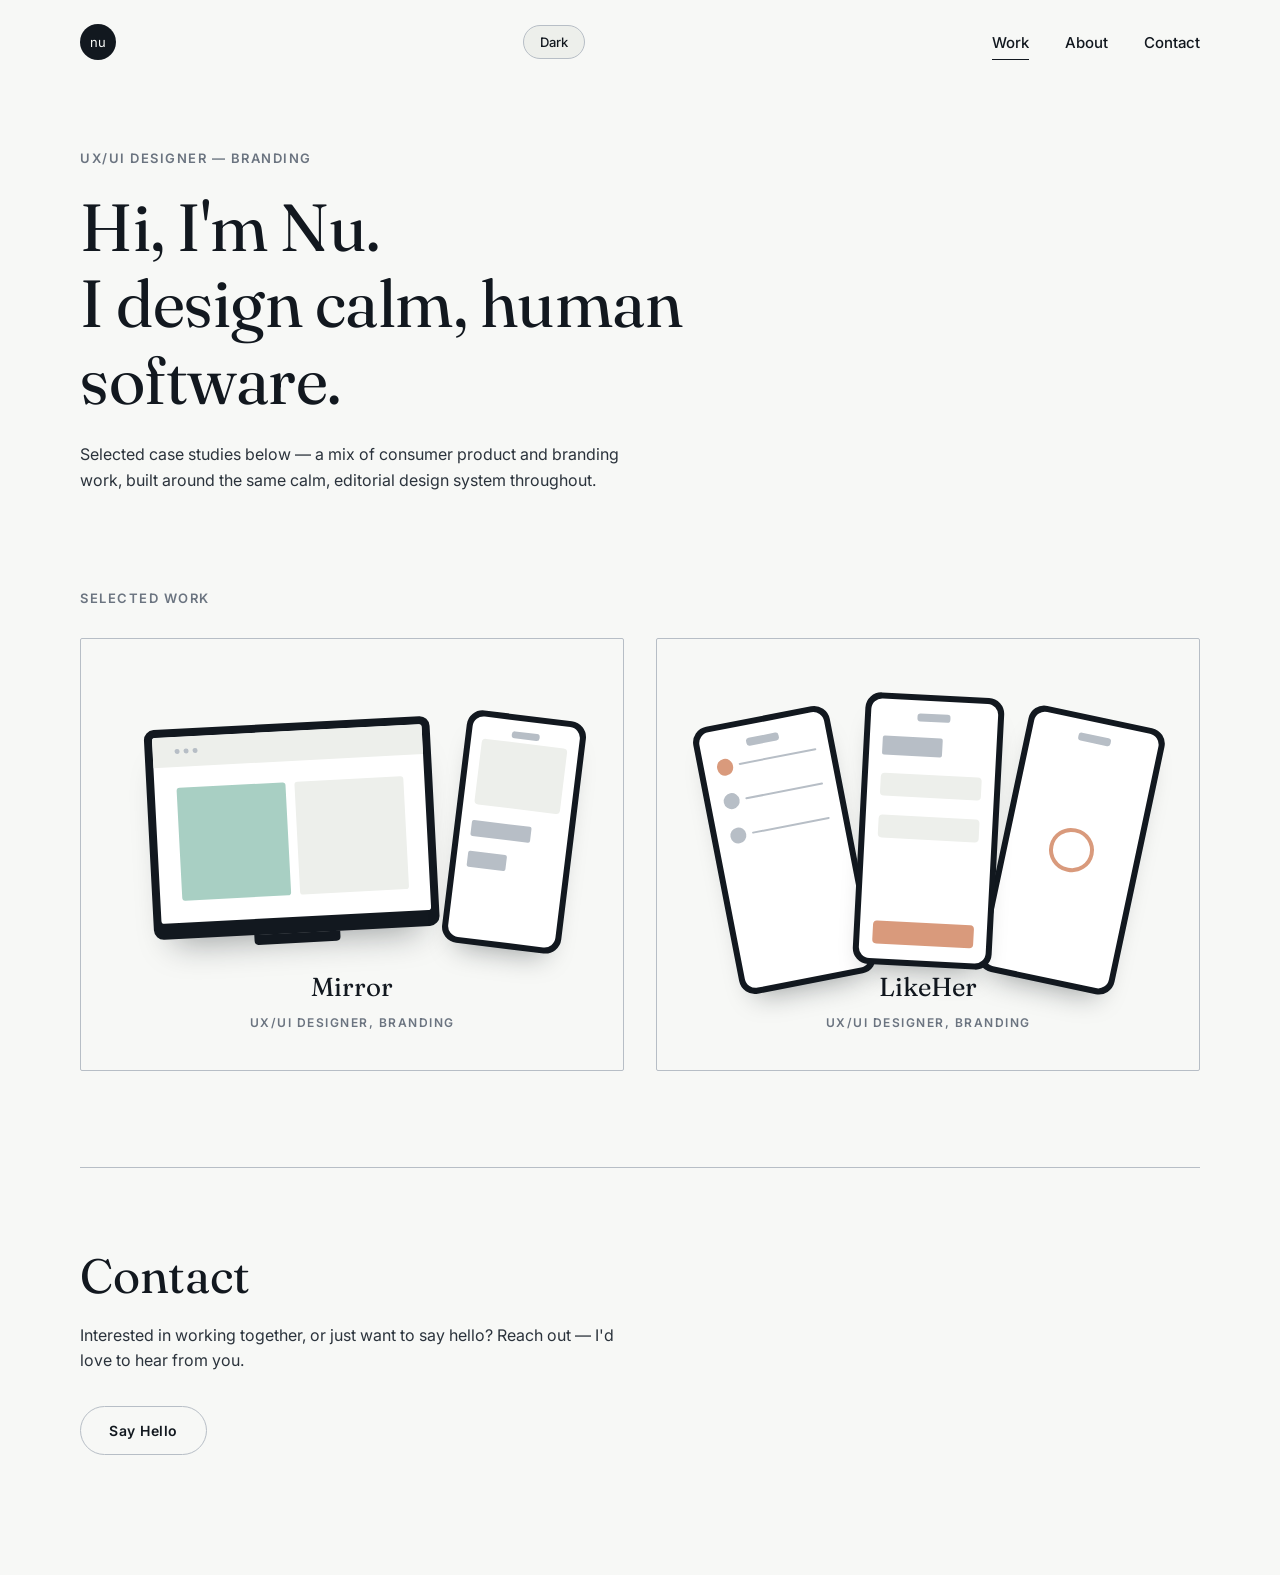
==== index.html @ c60b7120 "Initial commit: UX portfolio site (home, about, case study) Assembles the homepage, about page, and " ====
<!doctype html>
<html lang="en">
<head>
<meta charset="utf-8">
<meta name="viewport" content="width=device-width,initial-scale=1">
<title>Nu — UX/UI Designer</title>
<link rel="preconnect" href="https://fonts.googleapis.com">
<link rel="preconnect" href="https://fonts.gstatic.com" crossorigin>
<link href="https://fonts.googleapis.com/css2?family=Fraunces:ital,opsz,wght@0,9..144,400;0,9..144,500;1,9..144,400&family=Inter:wght@400;500;600;700&display=swap" rel="stylesheet">
<style>
  :root {
    color-scheme: light;
    --color-bg-base: #F7F8F6;
    --color-bg-muted: #EDEFEB;
    --color-white: #FFFFFF;
    --color-ink-900: #12181F;
    --color-ink-700: #2B333C;
    --color-ink-500: #6B7480;
    --color-ink-300: #B7BEC6;
    --color-accent-terracotta: #D99A7C;
    --color-accent-seafoam: #A8CFC3;
    --font-display: 'Fraunces', Georgia, serif;
    --font-sans: 'Inter', -apple-system, BlinkMacSystemFont, sans-serif;
  }
  @media (prefers-color-scheme: dark) {
    :root:not([data-theme="light"]) {
      --color-bg-base: #12181F;
      --color-bg-muted: #1B222B;
      --color-ink-900: #F7F8F6;
      --color-ink-700: #DADFE3;
      --color-ink-500: #9AA3AD;
      --color-ink-300: #3A424C;
      --color-white: #12181F;
      /* --color-accent-terracotta / --color-accent-seafoam intentionally unchanged */
    }
  }
  :root[data-theme="dark"] {
    --color-bg-base: #12181F;
    --color-bg-muted: #1B222B;
    --color-ink-900: #F7F8F6;
    --color-ink-700: #DADFE3;
    --color-ink-500: #9AA3AD;
    --color-ink-300: #3A424C;
    --color-white: #12181F;
  }
  * { box-sizing: border-box; }
  body { margin: 0; background: var(--color-bg-base); color: var(--color-ink-700); font-family: var(--font-sans); -webkit-font-smoothing: antialiased; }
  img { max-width: 100%; }

  /* ---------- §6 Navigation (approved) ---------- */
  .site-nav { position: sticky; top: 0; z-index: 50; background: var(--color-bg-base); }
  .nav-inner { max-width: 1280px; margin: 0 auto; padding: 20px 24px; display: grid; grid-template-columns: auto 1fr auto; align-items: center; gap: 24px; }
  @media (min-width: 640px) { .nav-inner { padding: 24px 80px; } }
  .logo-badge { flex: none; width: 36px; height: 36px; border-radius: 50%; background: var(--color-ink-900); display: flex; align-items: center; justify-content: center; text-decoration: none; user-select: none; }
  .logo-badge span { font-family: var(--font-sans); font-weight: 400; font-size: 13px; line-height: 1; color: var(--color-bg-base); }
  .logo-badge:focus-visible { outline: 2px solid var(--color-accent-terracotta); outline-offset: 3px; }
  .nav-links { display: flex; align-items: center; gap: 36px; margin: 0; padding: 0; list-style: none; }
  .nav-links a { position: relative; font-family: var(--font-sans); font-weight: 500; font-size: 0.9375rem; color: var(--color-ink-900); text-decoration: none; padding-bottom: 8px; }
  .nav-links a::after { content: ""; position: absolute; left: 0; right: 0; bottom: 0; height: 1px; background: var(--color-ink-900); opacity: 0; transform: scaleX(0.4); transform-origin: left; transition: opacity .15s ease, transform .15s ease; }
  .nav-links a:hover::after { opacity: .45; transform: scaleX(1); }
  .nav-links a.is-active::after { opacity: 1; transform: scaleX(1); }
  .nav-links a:focus-visible { outline: none; }
  .nav-links a:focus-visible::after { opacity: 1; transform: scaleX(1); background: var(--color-accent-terracotta); height: 2px; }

  main { max-width: 1280px; margin: 0 auto; padding: 0 24px; }
  @media (min-width: 640px) { main { padding: 0 80px; } }

  /* ---------- Hero intro (approved Nav-component content block) ---------- */
  .page-hero { padding: 64px 0 96px; }
  .page-hero .eyebrow { font-family: var(--font-sans); font-weight: 600; font-size: 0.8125rem; letter-spacing: 1.5px; text-transform: uppercase; color: var(--color-ink-500); margin: 0 0 20px; }
  .page-hero h1 { font-family: var(--font-display); font-weight: 400; font-size: clamp(2.25rem, 1.6rem + 3.2vw, 4.5rem); letter-spacing: -0.5px; line-height: 1.15; color: var(--color-ink-900); margin: 0 0 24px; max-width: 16ch; text-wrap: balance; }
  .page-hero p { font-size: 1rem; line-height: 1.6; color: var(--color-ink-700); max-width: 34rem; margin: 0; }

  /* ---------- §6 Buttons (approved) ---------- */
  .btn-ghost { display: inline-flex; align-items: center; justify-content: center; border: 1px solid var(--color-ink-300); background: transparent; color: var(--color-ink-900); font-family: var(--font-sans); font-weight: 600; font-size: 0.875rem; letter-spacing: 0.5px; padding: 15px 28px; border-radius: 999px; text-decoration: none; cursor: pointer; transition: background-color .18s ease, color .18s ease, border-color .18s ease; }
  .btn-ghost:hover { background: var(--color-ink-900); color: var(--color-bg-base); border-color: var(--color-ink-900); }
  .btn-ghost:focus-visible { outline: 2px solid var(--color-accent-terracotta); outline-offset: 3px; }

  /* ---------- Selected work section ---------- */
  .section-label { font-family: var(--font-sans); font-weight: 600; font-size: 0.8125rem; letter-spacing: 1.5px; text-transform: uppercase; color: var(--color-ink-500); margin: 0 0 8px; }

  /* ---------- §6 Project card (approved) ---------- */
  .card-grid { display: grid; grid-template-columns: repeat(auto-fit, minmax(320px, 1fr)); gap: 32px; margin: 32px 0 96px; }
  .project-card { display: flex; flex-direction: column; align-items: center; border: 1px solid var(--color-ink-300); border-radius: 2px; padding: 56px 40px 40px; text-decoration: none; color: inherit; transition: transform .2s ease, box-shadow .2s ease, border-color .2s ease; }
  .project-card:hover { transform: translateY(-4px); border-color: var(--color-ink-900); box-shadow: 0 20px 36px -22px rgba(18, 24, 31, 0.35); }
  .project-card:focus-visible { outline: 2px solid var(--color-accent-terracotta); outline-offset: 4px; }
  .card-mockup-area { position: relative; width: 100%; height: 240px; margin-bottom: 36px; }
  .card-device-monitor { position: absolute; left: 6%; top: 12%; width: 62%; transform: rotate(-3deg); z-index: 1; }
  .card-monitor-screen { background: var(--color-ink-900); border-radius: 10px; padding: 8px 8px 16px; box-shadow: 0 24px 34px -20px rgba(18, 24, 31, 0.4); }
  .card-monitor-stand { width: 30%; height: 10px; margin: 0 auto; background: var(--color-ink-900); border-radius: 0 0 4px 4px; }
  .card-monitor-inner { background: var(--color-white); border-radius: 3px; aspect-ratio: 16/11; overflow: hidden; display: flex; flex-direction: column; }
  .card-monitor-nav { height: 16%; background: var(--color-bg-muted); display: flex; align-items: center; gap: 4px; padding: 0 8%; flex: none; }
  .card-monitor-nav span { width: 5px; height: 5px; border-radius: 50%; background: var(--color-ink-300); }
  .card-monitor-content { flex: 1; display: flex; gap: 4%; padding: 8%; }
  .card-monitor-block { flex: 1; border-radius: 3px; }
  .card-device-phone-overlap { position: absolute; right: 2%; bottom: -6%; width: 26%; transform: rotate(7deg); z-index: 2; }
  .card-device-phone-fan { position: absolute; width: 30%; top: 8%; }
  .card-device-phone-fan.fan-1 { left: 4%; transform: rotate(-11deg); z-index: 1; }
  .card-device-phone-fan.fan-2 { left: 35%; top: 0; transform: rotate(3deg); z-index: 3; }
  .card-device-phone-fan.fan-3 { left: 66%; transform: rotate(12deg); z-index: 2; }
  .card-phone-frame { background: var(--color-ink-900); border-radius: 16px; padding: 6px; box-shadow: 0 18px 28px -16px rgba(18, 24, 31, 0.4); }
  .card-phone-screen { background: var(--color-white); border-radius: 11px; aspect-ratio: 9/18.5; position: relative; overflow: hidden; padding: 12% 10%; display: flex; flex-direction: column; gap: 8%; }
  .card-phone-notch { position: absolute; top: 5%; left: 50%; transform: translateX(-50%); width: 26%; height: 3%; border-radius: 3px; background: var(--color-ink-300); }
  .card-row-dot { display: flex; align-items: center; gap: 6%; }
  .card-row-dot .dot { width: 16%; aspect-ratio: 1; border-radius: 50%; flex: none; }
  .card-row-dot .line { height: 12%; border-radius: 2px; flex: 1; }
  .card-phone-line { height: 8%; border-radius: 2px; }
  .card-phone-fill { border-radius: 4px; flex: none; }
  .card-phone-ring { width: 44%; aspect-ratio: 1; border-radius: 50%; border: 4px solid var(--color-accent-terracotta); margin: auto; }
  .card-title { font-family: var(--font-display); font-weight: 400; font-size: 1.625rem; color: var(--color-ink-900); margin: 0 0 12px; text-align: center; }
  .card-role { font-family: var(--font-sans); font-weight: 600; font-size: 0.75rem; letter-spacing: 1.5px; text-transform: uppercase; color: var(--color-ink-500); margin: 0; text-align: center; }

  /* ---------- Contact section (approved Nav-component placeholder, real copy) ---------- */
  .contact-section { padding: 0 0 120px; border-top: 1px solid var(--color-ink-300); padding-top: 80px; }
  .contact-section h2 { font-family: var(--font-display); font-weight: 400; font-size: clamp(1.75rem, 1.4rem + 2vw, 3rem); letter-spacing: -0.25px; line-height: 1.15; color: var(--color-ink-900); margin: 0 0 20px; }
  .contact-section p { font-size: 1rem; line-height: 1.6; color: var(--color-ink-700); max-width: 34rem; margin: 0 0 32px; }

  /* ---------- Theme toggle (approved — appears on every §6 component artifact) ---------- */
  .theme-toggle { justify-self: center; font-family: var(--font-sans); font-weight: 500; font-size: 0.8125rem; color: var(--color-ink-900); background: var(--color-bg-muted); border: 1px solid var(--color-ink-300); border-radius: 20px; padding: 8px 16px; cursor: pointer; }
  .theme-toggle:focus-visible { outline: 2px solid var(--color-accent-terracotta); outline-offset: 2px; }
</style>
</head>
<body>

<header class="site-nav">
  <div class="nav-inner">
    <a class="logo-badge" href="index.html" aria-label="Nu — home"><span>nu</span></a>
    <button class="theme-toggle" id="theme-toggle" type="button">Dark</button>
    <ul class="nav-links">
      <li><a href="index.html" class="is-active">Work</a></li>
      <li><a href="about.html">About</a></li>
      <li><a href="index.html#contact">Contact</a></li>
    </ul>
  </div>
</header>

<main>
  <section class="page-hero">
    <p class="eyebrow">UX/UI Designer — Branding</p>
    <h1>Hi, I'm Nu.<br>I design calm, human software.</h1>
    <p>Selected case studies below — a mix of consumer product and branding work, built around the same calm, editorial design system throughout.</p>
  </section>

  <section id="work">
    <p class="section-label">Selected Work</p>
    <div class="card-grid">
      <!-- Mirror -->
      <a class="project-card" href="#">
        <div class="card-mockup-area">
          <div class="card-device-monitor">
            <div class="card-monitor-screen">
              <div class="card-monitor-inner">
                <div class="card-monitor-nav"><span></span><span></span><span></span></div>
                <div class="card-monitor-content">
                  <div class="card-monitor-block" style="background: var(--color-accent-seafoam);"></div>
                  <div class="card-monitor-block" style="background: var(--color-bg-muted);"></div>
                </div>
              </div>
            </div>
            <div class="card-monitor-stand"></div>
          </div>
          <div class="card-device-phone-overlap">
            <div class="card-phone-frame">
              <div class="card-phone-screen">
                <span class="card-phone-notch"></span>
                <div class="card-phone-fill" style="height: 34%; background: var(--color-bg-muted); margin-top: 10%;"></div>
                <div class="card-phone-line" style="width: 70%; background: var(--color-ink-300);"></div>
                <div class="card-phone-line" style="width: 45%; background: var(--color-ink-300);"></div>
              </div>
            </div>
          </div>
        </div>
        <p class="card-title">Mirror</p>
        <p class="card-role">UX/UI Designer, Branding</p>
      </a>

      <!-- LikeHer -->
      <a class="project-card" href="case-study.html">
        <div class="card-mockup-area">
          <div class="card-device-phone-fan fan-1">
            <div class="card-phone-frame">
              <div class="card-phone-screen">
                <span class="card-phone-notch"></span>
                <div class="card-row-dot" style="margin-top: 14%;"><span class="dot" style="background: var(--color-accent-terracotta);"></span><span class="line" style="background: var(--color-ink-300);"></span></div>
                <div class="card-row-dot"><span class="dot" style="background: var(--color-ink-300);"></span><span class="line" style="background: var(--color-ink-300);"></span></div>
                <div class="card-row-dot"><span class="dot" style="background: var(--color-ink-300);"></span><span class="line" style="background: var(--color-ink-300);"></span></div>
              </div>
            </div>
          </div>
          <div class="card-device-phone-fan fan-2">
            <div class="card-phone-frame">
              <div class="card-phone-screen">
                <span class="card-phone-notch"></span>
                <div class="card-phone-line" style="width: 60%; background: var(--color-ink-300); margin-top: 22%;"></div>
                <div class="card-phone-fill" style="height: 10%; background: var(--color-bg-muted);"></div>
                <div class="card-phone-fill" style="height: 10%; background: var(--color-bg-muted);"></div>
                <div class="card-phone-fill" style="height: 10%; background: var(--color-accent-terracotta); margin-top: auto;"></div>
              </div>
            </div>
          </div>
          <div class="card-device-phone-fan fan-3">
            <div class="card-phone-frame">
              <div class="card-phone-screen">
                <span class="card-phone-notch"></span>
                <div class="card-phone-ring"></div>
              </div>
            </div>
          </div>
        </div>
        <p class="card-title">LikeHer</p>
        <p class="card-role">UX/UI Designer, Branding</p>
      </a>
    </div>
  </section>

  <section id="contact" class="contact-section">
    <h2>Contact</h2>
    <p>Interested in working together, or just want to say hello? Reach out — I'd love to hear from you.</p>
    <a class="btn-ghost" href="mailto:hello@example.com">Say Hello</a>
  </section>
</main>

<script>
  (function () {
    var root = document.documentElement;
    var toggle = document.getElementById('theme-toggle');

    function isDarkNow() {
      var attr = root.getAttribute('data-theme');
      if (attr === 'dark') return true;
      if (attr === 'light') return false;
      return window.matchMedia('(prefers-color-scheme: dark)').matches;
    }

    function updateLabel() {
      toggle.textContent = isDarkNow() ? 'Light' : 'Dark';
    }

    toggle.addEventListener('click', function () {
      var current = root.getAttribute('data-theme');
      if (current === 'dark') {
        root.setAttribute('data-theme', 'light');
      } else if (current === 'light') {
        root.removeAttribute('data-theme');
      } else {
        root.setAttribute('data-theme', 'dark');
      }
      updateLabel();
    });

    updateLabel();
  })();
</script>

</body>
</html>
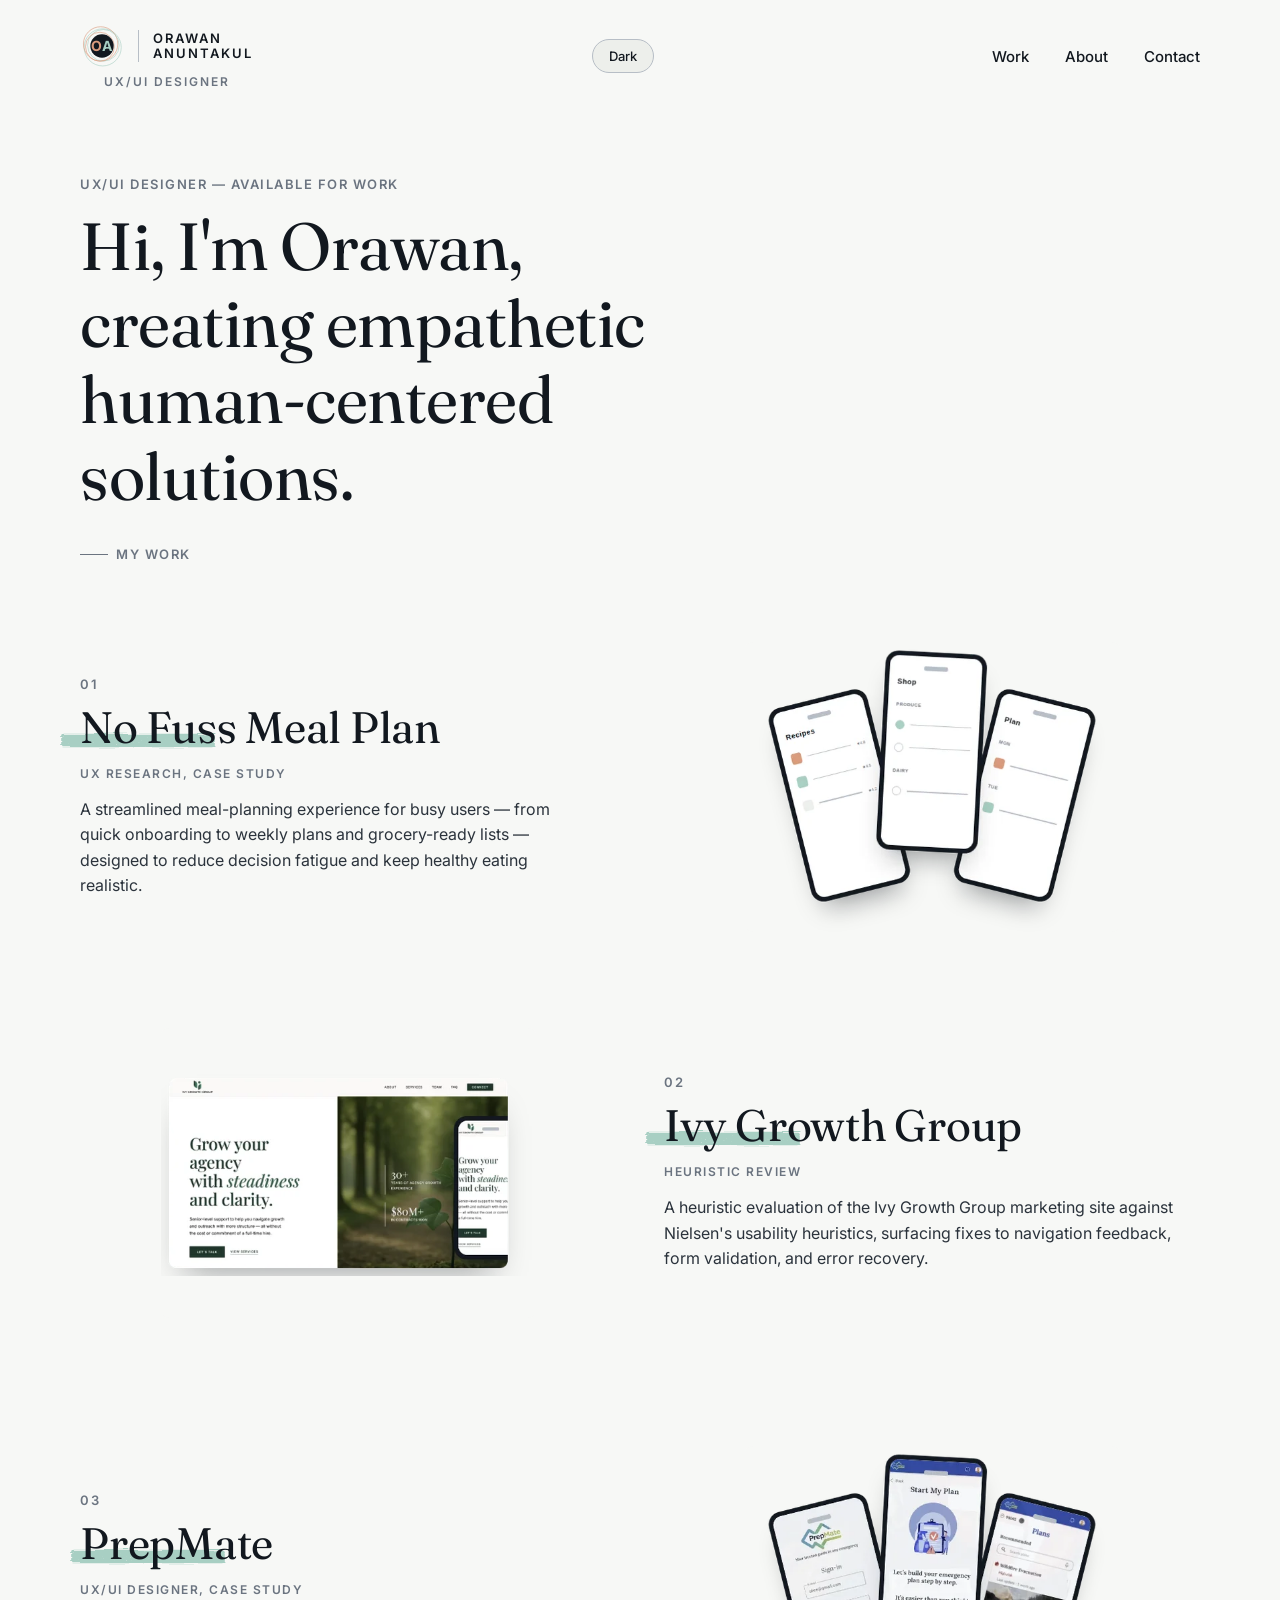
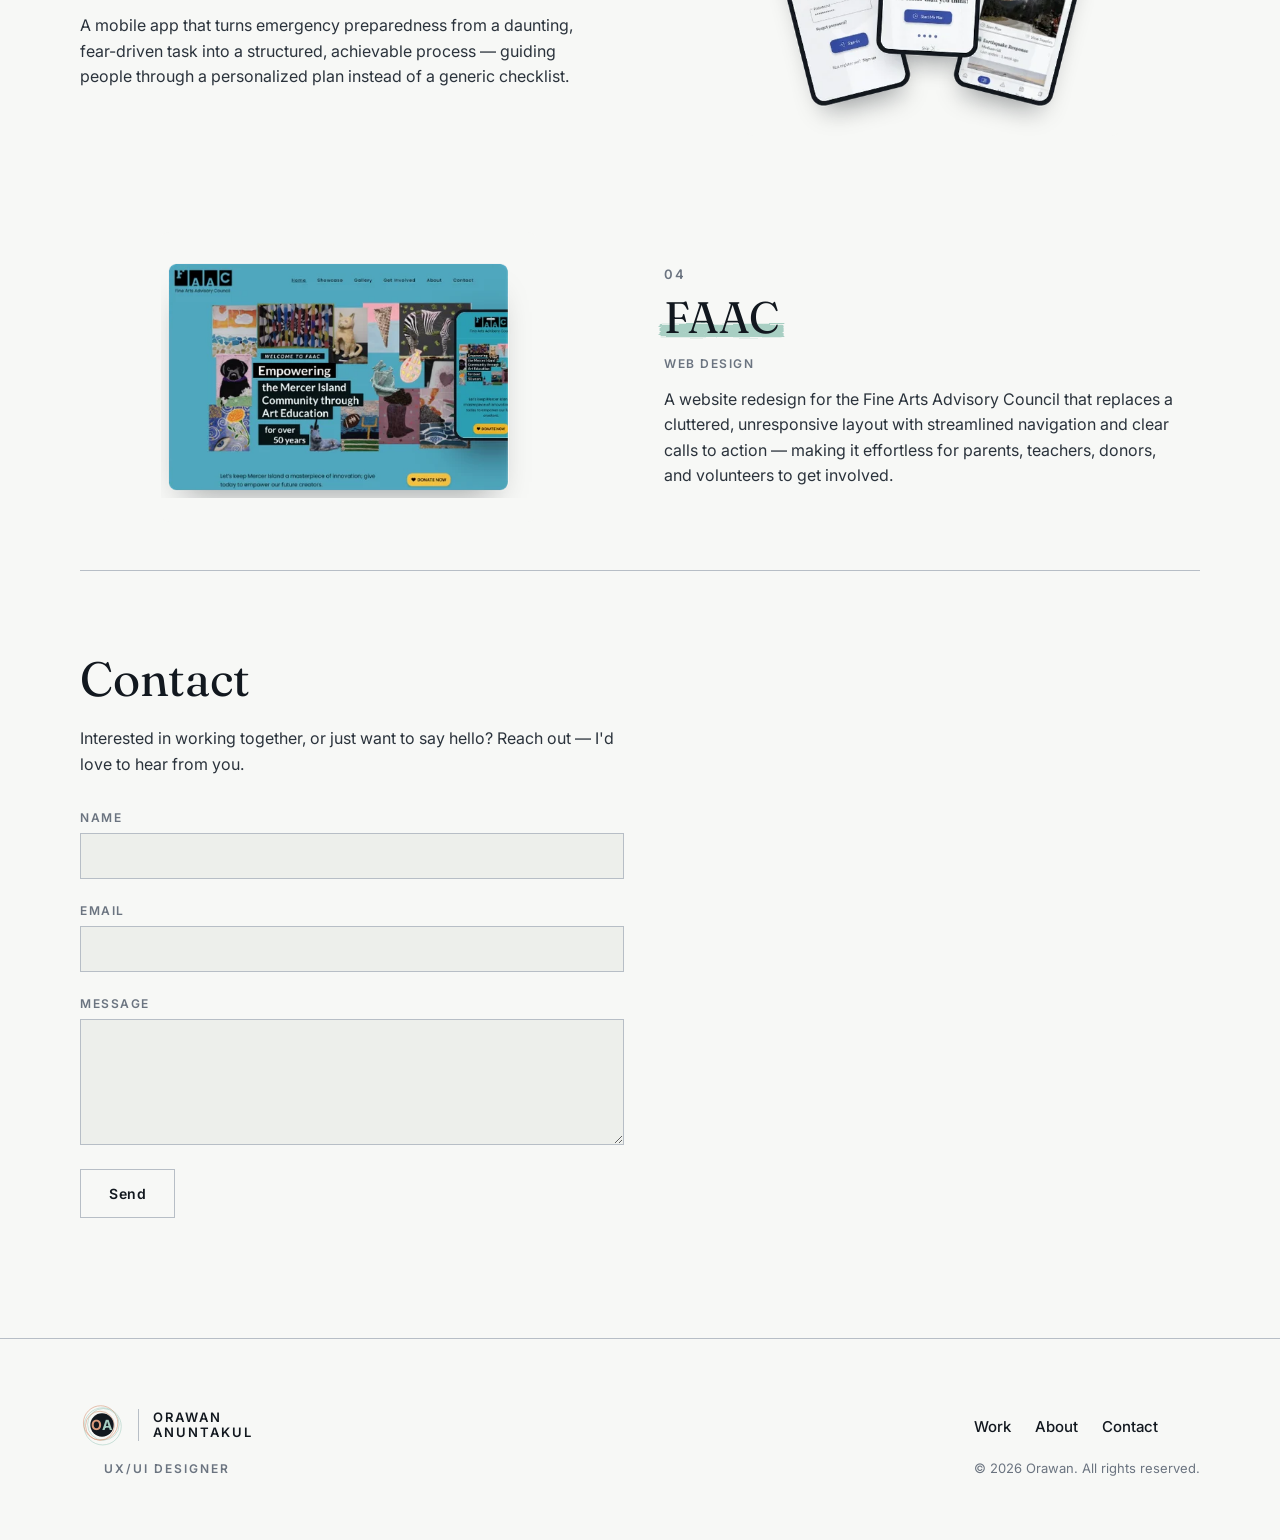
==== commit c002e557: "New Portfolio Site + working contact form New Portfolio Site + working contact form" ====
--- a/index.html
+++ b/index.html
@@ -3,7 +3,7 @@
 <head>
 <meta charset="utf-8">
 <meta name="viewport" content="width=device-width,initial-scale=1">
-<title>Nu — UX/UI Designer</title>
+<title>Orawan — UX/UI Designer</title>
 <link rel="preconnect" href="https://fonts.googleapis.com">
 <link rel="preconnect" href="https://fonts.gstatic.com" crossorigin>
 <link href="https://fonts.googleapis.com/css2?family=Fraunces:ital,opsz,wght@0,9..144,400;0,9..144,500;1,9..144,400&family=Inter:wght@400;500;600;700&display=swap" rel="stylesheet">
@@ -22,18 +22,6 @@
     --font-display: 'Fraunces', Georgia, serif;
     --font-sans: 'Inter', -apple-system, BlinkMacSystemFont, sans-serif;
   }
-  @media (prefers-color-scheme: dark) {
-    :root:not([data-theme="light"]) {
-      --color-bg-base: #12181F;
-      --color-bg-muted: #1B222B;
-      --color-ink-900: #F7F8F6;
-      --color-ink-700: #DADFE3;
-      --color-ink-500: #9AA3AD;
-      --color-ink-300: #3A424C;
-      --color-white: #12181F;
-      /* --color-accent-terracotta / --color-accent-seafoam intentionally unchanged */
-    }
-  }
   :root[data-theme="dark"] {
     --color-bg-base: #12181F;
     --color-bg-muted: #1B222B;
@@ -51,9 +39,19 @@
   .site-nav { position: sticky; top: 0; z-index: 50; background: var(--color-bg-base); }
   .nav-inner { max-width: 1280px; margin: 0 auto; padding: 20px 24px; display: grid; grid-template-columns: auto 1fr auto; align-items: center; gap: 24px; }
   @media (min-width: 640px) { .nav-inner { padding: 24px 80px; } }
-  .logo-badge { flex: none; width: 36px; height: 36px; border-radius: 50%; background: var(--color-ink-900); display: flex; align-items: center; justify-content: center; text-decoration: none; user-select: none; }
-  .logo-badge span { font-family: var(--font-sans); font-weight: 400; font-size: 13px; line-height: 1; color: var(--color-bg-base); }
-  .logo-badge:focus-visible { outline: 2px solid var(--color-accent-terracotta); outline-offset: 3px; }
+  @media (max-width: 639px) { .nav-inner { grid-template-columns: 1fr auto; row-gap: 12px; } .nav-links { grid-column: 1 / -1; gap: 28px; } }
+  .wordmark { display: inline-flex; align-items: center; gap: 14px; text-decoration: none; }
+  .wordmark:focus-visible { outline: 2px solid var(--color-accent-terracotta); outline-offset: 3px; }
+  .logo-badge { position: relative; flex: none; width: 44px; height: 44px; display: flex; align-items: center; justify-content: center; user-select: none; }
+  .logo-badge svg { position: absolute; inset: 0; width: 100%; height: 100%; overflow: visible; }
+  .logo-badge span { position: relative; font-family: var(--font-sans); font-weight: 700; font-size: 14px; line-height: 1; letter-spacing: 1px; color: var(--color-bg-base); }
+  .logo-badge span .logo-o { color: var(--color-accent-terracotta); }
+  .logo-badge span .logo-a { color: var(--color-accent-seafoam); }
+  .wordmark-divider { width: 1px; height: 32px; background: var(--color-ink-300); flex: none; }
+  .wordmark-name { display: flex; flex-direction: column; gap: 2px; line-height: 1; }
+  .wordmark-name span { font-family: var(--font-sans); font-weight: 600; font-size: 0.8125rem; letter-spacing: 2px; color: var(--color-ink-900); }
+  .nav-brand { display: flex; flex-direction: column; align-items: center; gap: 8px; justify-self: start; }
+  .nav-role { font-family: var(--font-sans); font-weight: 600; font-size: 0.75rem; letter-spacing: 2px; text-transform: uppercase; line-height: 1; color: var(--color-ink-500); margin: 0; }
   .nav-links { display: flex; align-items: center; gap: 36px; margin: 0; padding: 0; list-style: none; }
   .nav-links a { position: relative; font-family: var(--font-sans); font-weight: 500; font-size: 0.9375rem; color: var(--color-ink-900); text-decoration: none; padding-bottom: 8px; }
   .nav-links a::after { content: ""; position: absolute; left: 0; right: 0; bottom: 0; height: 1px; background: var(--color-ink-900); opacity: 0; transform: scaleX(0.4); transform-origin: left; transition: opacity .15s ease, transform .15s ease; }
@@ -66,149 +64,198 @@
   @media (min-width: 640px) { main { padding: 0 80px; } }
 
   /* ---------- Hero intro (approved Nav-component content block) ---------- */
-  .page-hero { padding: 64px 0 96px; }
-  .page-hero .eyebrow { font-family: var(--font-sans); font-weight: 600; font-size: 0.8125rem; letter-spacing: 1.5px; text-transform: uppercase; color: var(--color-ink-500); margin: 0 0 20px; }
+  .page-hero { padding: 64px 0 24px; }
+  .page-hero .eyebrow { font-family: var(--font-sans); font-weight: 600; font-size: 0.8125rem; letter-spacing: 1.5px; text-transform: uppercase; color: var(--color-ink-500); margin: 0 0 16px; }
   .page-hero h1 { font-family: var(--font-display); font-weight: 400; font-size: clamp(2.25rem, 1.6rem + 3.2vw, 4.5rem); letter-spacing: -0.5px; line-height: 1.15; color: var(--color-ink-900); margin: 0 0 24px; max-width: 16ch; text-wrap: balance; }
-  .page-hero p { font-size: 1rem; line-height: 1.6; color: var(--color-ink-700); max-width: 34rem; margin: 0; }
+  .page-hero .hero-kicker { display: flex; align-items: center; gap: 8px; margin-top: 32px; }
+  .hero-kicker .rule-vertical { width: 28px; height: 1px; background: var(--color-ink-500); flex: none; }
+  .hero-kicker span:last-child { font-family: var(--font-sans); font-weight: 600; font-size: 0.8125rem; letter-spacing: 1.5px; text-transform: uppercase; color: var(--color-ink-500); }
 
   /* ---------- §6 Buttons (approved) ---------- */
-  .btn-ghost { display: inline-flex; align-items: center; justify-content: center; border: 1px solid var(--color-ink-300); background: transparent; color: var(--color-ink-900); font-family: var(--font-sans); font-weight: 600; font-size: 0.875rem; letter-spacing: 0.5px; padding: 15px 28px; border-radius: 999px; text-decoration: none; cursor: pointer; transition: background-color .18s ease, color .18s ease, border-color .18s ease; }
+  .btn-ghost { display: inline-flex; align-items: center; justify-content: center; border: 1px solid var(--color-ink-300); background: transparent; color: var(--color-ink-900); font-family: var(--font-sans); font-weight: 600; font-size: 0.875rem; letter-spacing: 0.5px; padding: 15px 28px; border-radius: 0; text-decoration: none; cursor: pointer; transition: background-color .18s ease, color .18s ease, border-color .18s ease; }
   .btn-ghost:hover { background: var(--color-ink-900); color: var(--color-bg-base); border-color: var(--color-ink-900); }
   .btn-ghost:focus-visible { outline: 2px solid var(--color-accent-terracotta); outline-offset: 3px; }
 
-  /* ---------- Selected work section ---------- */
-  .section-label { font-family: var(--font-sans); font-weight: 600; font-size: 0.8125rem; letter-spacing: 1.5px; text-transform: uppercase; color: var(--color-ink-500); margin: 0 0 8px; }
-
-  /* ---------- §6 Project card (approved) ---------- */
-  .card-grid { display: grid; grid-template-columns: repeat(auto-fit, minmax(320px, 1fr)); gap: 32px; margin: 32px 0 96px; }
-  .project-card { display: flex; flex-direction: column; align-items: center; border: 1px solid var(--color-ink-300); border-radius: 2px; padding: 56px 40px 40px; text-decoration: none; color: inherit; transition: transform .2s ease, box-shadow .2s ease, border-color .2s ease; }
-  .project-card:hover { transform: translateY(-4px); border-color: var(--color-ink-900); box-shadow: 0 20px 36px -22px rgba(18, 24, 31, 0.35); }
-  .project-card:focus-visible { outline: 2px solid var(--color-accent-terracotta); outline-offset: 4px; }
-  .card-mockup-area { position: relative; width: 100%; height: 240px; margin-bottom: 36px; }
-  .card-device-monitor { position: absolute; left: 6%; top: 12%; width: 62%; transform: rotate(-3deg); z-index: 1; }
-  .card-monitor-screen { background: var(--color-ink-900); border-radius: 10px; padding: 8px 8px 16px; box-shadow: 0 24px 34px -20px rgba(18, 24, 31, 0.4); }
-  .card-monitor-stand { width: 30%; height: 10px; margin: 0 auto; background: var(--color-ink-900); border-radius: 0 0 4px 4px; }
-  .card-monitor-inner { background: var(--color-white); border-radius: 3px; aspect-ratio: 16/11; overflow: hidden; display: flex; flex-direction: column; }
-  .card-monitor-nav { height: 16%; background: var(--color-bg-muted); display: flex; align-items: center; gap: 4px; padding: 0 8%; flex: none; }
-  .card-monitor-nav span { width: 5px; height: 5px; border-radius: 50%; background: var(--color-ink-300); }
-  .card-monitor-content { flex: 1; display: flex; gap: 4%; padding: 8%; }
-  .card-monitor-block { flex: 1; border-radius: 3px; }
-  .card-device-phone-overlap { position: absolute; right: 2%; bottom: -6%; width: 26%; transform: rotate(7deg); z-index: 2; }
-  .card-device-phone-fan { position: absolute; width: 30%; top: 8%; }
-  .card-device-phone-fan.fan-1 { left: 4%; transform: rotate(-11deg); z-index: 1; }
-  .card-device-phone-fan.fan-2 { left: 35%; top: 0; transform: rotate(3deg); z-index: 3; }
-  .card-device-phone-fan.fan-3 { left: 66%; transform: rotate(12deg); z-index: 2; }
-  .card-phone-frame { background: var(--color-ink-900); border-radius: 16px; padding: 6px; box-shadow: 0 18px 28px -16px rgba(18, 24, 31, 0.4); }
-  .card-phone-screen { background: var(--color-white); border-radius: 11px; aspect-ratio: 9/18.5; position: relative; overflow: hidden; padding: 12% 10%; display: flex; flex-direction: column; gap: 8%; }
-  .card-phone-notch { position: absolute; top: 5%; left: 50%; transform: translateX(-50%); width: 26%; height: 3%; border-radius: 3px; background: var(--color-ink-300); }
-  .card-row-dot { display: flex; align-items: center; gap: 6%; }
-  .card-row-dot .dot { width: 16%; aspect-ratio: 1; border-radius: 50%; flex: none; }
-  .card-row-dot .line { height: 12%; border-radius: 2px; flex: 1; }
-  .card-phone-line { height: 8%; border-radius: 2px; }
-  .card-phone-fill { border-radius: 4px; flex: none; }
-  .card-phone-ring { width: 44%; aspect-ratio: 1; border-radius: 50%; border: 4px solid var(--color-accent-terracotta); margin: auto; }
-  .card-title { font-family: var(--font-display); font-weight: 400; font-size: 1.625rem; color: var(--color-ink-900); margin: 0 0 12px; text-align: center; }
-  .card-role { font-family: var(--font-sans); font-weight: 600; font-size: 0.75rem; letter-spacing: 1.5px; text-transform: uppercase; color: var(--color-ink-500); margin: 0; text-align: center; }
+  /* ---------- Selected Work — editorial list layout (updated from bordered card grid) ---------- */
+  .section-label { font-family: var(--font-display); font-weight: 400; font-size: 1.5rem; letter-spacing: -0.25px; color: var(--color-ink-900); margin: 0 0 24px; }
+  #work { padding-top: 24px; }
+  .work-list { display: flex; flex-direction: column; gap: 96px; margin: 0 0 48px; }
+  .work-item { display: grid; grid-template-columns: 1fr 1fr; gap: 48px; align-items: center; text-decoration: none; color: inherit; }
+  .work-item .work-media { order: 1; }
+  .work-item .work-text { order: 2; }
+  .work-item.work-item--reverse { margin-top: 32px; }
+  .work-item.work-item--reverse .work-media { order: 2; }
+  .work-item.work-item--reverse .work-text { order: 1; }
+  .work-item:focus-visible { outline: 2px solid var(--color-accent-terracotta); outline-offset: 6px; }
+  @media (max-width: 767px) {
+    .work-list { gap: 64px; }
+    .work-item, .work-item.work-item--reverse { grid-template-columns: 1fr; gap: 24px; margin-top: 0; }
+    .work-item .work-media, .work-item.work-item--reverse .work-media { order: 1; }
+    .work-item .work-text, .work-item.work-item--reverse .work-text { order: 2; }
+  }
+  .work-number { font-family: var(--font-sans); font-weight: 600; font-size: 0.8125rem; letter-spacing: 1.5px; color: var(--color-ink-500); margin: 0 0 8px; }
+  .work-title { position: relative; font-family: var(--font-display); font-weight: 400; font-size: clamp(1.75rem, 1.4rem + 1.8vw, 2.75rem); letter-spacing: -0.25px; color: var(--color-ink-900); margin: 0 0 12px; }
+  .work-title .highlight { position: relative; white-space: nowrap; }
+  .work-title .highlight::before { content: ""; position: absolute; left: -6%; width: clamp(80px, 112%, 160px); top: 50%; bottom: 0%; z-index: -1; background-repeat: no-repeat; background-size: 100% 100%; background-image: url("data:image/svg+xml,%3Csvg xmlns='http://www.w3.org/2000/svg' viewBox='0 0 400 60' preserveAspectRatio='none'%3E%3Cdefs%3E%3Cfilter id='r1' x='-15%25' y='-40%25' width='130%25' height='180%25'%3E%3CfeTurbulence type='fractalNoise' baseFrequency='0.012 0.35' numOctaves='2' seed='11' result='edgeNoise'/%3E%3CfeDisplacementMap in='SourceGraphic' in2='edgeNoise' scale='11' xChannelSelector='R' yChannelSelector='G' result='displaced'/%3E%3CfeTurbulence type='fractalNoise' baseFrequency='0.18 0.5' numOctaves='2' seed='4' result='grain'/%3E%3CfeColorMatrix in='grain' type='matrix' values='0 0 0 0 0  0 0 0 0 0  0 0 0 0 0  1.15 1.15 1.15 0 -0.22' result='grainAlpha'/%3E%3CfeComposite in='displaced' in2='grainAlpha' operator='in'/%3E%3C/filter%3E%3C/defs%3E%3Crect x='8' y='15' width='384' height='30' rx='4' fill='%23A8CFC3' filter='url(%23r1)'/%3E%3C/svg%3E"); }
+  .work-role { font-family: var(--font-sans); font-weight: 600; font-size: 0.75rem; letter-spacing: 1.5px; text-transform: uppercase; color: var(--color-ink-500); margin: 0 0 16px; }
+  .work-description { font-size: 1rem; line-height: 1.6; color: var(--color-ink-700); max-width: 32rem; margin: 0; }
+
+  /* ---------- Work mockup (device collage, scaled up — "work-" scoped separately from the Project card's "card-" versions) ---------- */
+  .work-mockup-area { position: relative; width: 100%; max-width: 440px; height: 340px; margin: 0 auto; }
+  .work-mockup-area--image { border-radius: 8px; overflow: hidden; background: var(--color-bg-base); }
+  .work-mockup-area--image img { width: 100%; height: 100%; object-fit: contain; display: block; }
+  /* Home page only — "My Work" mockups sized down ~15% vs. the shared component default (see brand guidelines) */
+  #work .work-mockup-area { max-width: 375px; height: 290px; }
+  .work-device-monitor { position: absolute; left: 4%; top: 8%; width: 66%; transform: rotate(-3deg); z-index: 1; }
+  .work-monitor-screen { background: var(--color-ink-900); border-radius: 12px; padding: 10px 10px 20px; box-shadow: 0 28px 40px -22px rgba(18, 24, 31, 0.4); }
+  .work-monitor-stand { width: 30%; height: 12px; margin: 0 auto; background: var(--color-ink-900); border-radius: 0 0 5px 5px; }
+  .work-monitor-inner { background: var(--color-white); border-radius: 4px; aspect-ratio: 16/11; overflow: hidden; display: flex; flex-direction: column; }
+  .work-monitor-nav { height: 16%; background: var(--color-bg-muted); display: flex; align-items: center; gap: 5px; padding: 0 8%; flex: none; }
+  .work-monitor-nav span { width: 6px; height: 6px; border-radius: 50%; background: var(--color-ink-300); }
+  .work-monitor-content { flex: 1; display: flex; gap: 4%; padding: 8%; }
+  .work-monitor-block { flex: 1; border-radius: 4px; }
+  .work-device-phone-overlap { position: absolute; right: 0%; bottom: -8%; width: 28%; transform: rotate(7deg); z-index: 2; }
+  .work-device-phone-fan { position: absolute; width: 32%; top: 6%; }
+  .work-device-phone-fan.fan-1 { left: 2%; top: 18%; transform: rotate(-13deg); z-index: 1; }
+  .work-device-phone-fan.fan-2 { left: 34%; top: 0%; transform: rotate(3deg); z-index: 3; }
+  .work-device-phone-fan.fan-3 { left: 66%; top: 18%; transform: rotate(13deg); z-index: 2; }
+  .work-phone-frame { background: var(--color-ink-900); border-radius: 18px; padding: 7px; box-shadow: 0 22px 34px -18px rgba(18, 24, 31, 0.4); }
+  .work-phone-screen { background: var(--color-white); border-radius: 13px; aspect-ratio: 9/18.5; position: relative; overflow: hidden; padding: 12% 10%; display: flex; flex-direction: column; gap: 8%; }
+  .work-phone-notch { position: absolute; top: 5%; left: 50%; transform: translateX(-50%); width: 26%; height: 3%; border-radius: 3px; background: var(--color-ink-300); }
+  .work-row-dot { display: flex; align-items: center; gap: 6%; }
+  .work-row-dot .dot { width: 16%; aspect-ratio: 1; border-radius: 50%; flex: none; }
+  .work-row-dot .line { height: 12%; border-radius: 2px; flex: 1; }
+  .work-phone-line { height: 8%; border-radius: 2px; }
+  .work-phone-fill { border-radius: 4px; flex: none; }
+  .work-phone-ring { width: 44%; aspect-ratio: 1; border-radius: 50%; border: 4px solid var(--color-accent-terracotta); margin: auto; }
 
   /* ---------- Contact section (approved Nav-component placeholder, real copy) ---------- */
   .contact-section { padding: 0 0 120px; border-top: 1px solid var(--color-ink-300); padding-top: 80px; }
   .contact-section h2 { font-family: var(--font-display); font-weight: 400; font-size: clamp(1.75rem, 1.4rem + 2vw, 3rem); letter-spacing: -0.25px; line-height: 1.15; color: var(--color-ink-900); margin: 0 0 20px; }
   .contact-section p { font-size: 1rem; line-height: 1.6; color: var(--color-ink-700); max-width: 34rem; margin: 0 0 32px; }
 
+  /* ---------- Contact form (new, Oct 2026 — mailto-based, no backend) ---------- */
+  .contact-form { max-width: 34rem; display: flex; flex-direction: column; gap: 24px; }
+  .contact-field { display: flex; flex-direction: column; gap: 8px; }
+  .contact-field label { font-family: var(--font-sans); font-weight: 600; font-size: 0.75rem; letter-spacing: 1.5px; text-transform: uppercase; color: var(--color-ink-500); }
+  .contact-field input, .contact-field textarea { font-family: var(--font-sans); font-size: 1rem; color: var(--color-ink-900); background: var(--color-bg-muted); border: 1px solid var(--color-ink-300); border-radius: 0; padding: 12px 14px; }
+  .contact-field textarea { resize: vertical; min-height: 120px; }
+  .contact-field input:focus-visible, .contact-field textarea:focus-visible { outline: 2px solid var(--color-accent-terracotta); outline-offset: 2px; }
+  .contact-form-error { font-family: var(--font-sans); font-weight: 600; font-size: 0.875rem; color: var(--color-accent-terracotta); margin: 0; }
+  .contact-form .btn-ghost { align-self: flex-start; }
+  .contact-form .btn-ghost:disabled { opacity: .6; cursor: default; }
+  .contact-status { font-family: var(--font-sans); font-size: 0.9375rem; line-height: 1.6; color: var(--color-ink-700); margin: 0; padding: 16px 18px; border: 1px solid var(--color-accent-seafoam); background: var(--color-bg-muted); }
+  .contact-status a { color: var(--color-ink-900); }
+  .contact-hp { position: absolute; left: -9999px; width: 1px; height: 1px; opacity: 0; }
+
   /* ---------- Theme toggle (approved — appears on every §6 component artifact) ---------- */
   .theme-toggle { justify-self: center; font-family: var(--font-sans); font-weight: 500; font-size: 0.8125rem; color: var(--color-ink-900); background: var(--color-bg-muted); border: 1px solid var(--color-ink-300); border-radius: 20px; padding: 8px 16px; cursor: pointer; }
   .theme-toggle:focus-visible { outline: 2px solid var(--color-accent-terracotta); outline-offset: 2px; }
+
+  /* ---------- Footer (approved — appears on every page) ---------- */
+  .site-footer { border-top: 1px solid var(--color-ink-300); padding: 64px 0; }
+  .footer-inner { max-width: 1280px; margin: 0 auto; padding: 0 24px; display: flex; justify-content: space-between; align-items: flex-end; align-items: last baseline; gap: 48px; flex-wrap: wrap; }
+  @media (min-width: 640px) { .footer-inner { padding: 0 80px; } }
+  .footer-brand { display: flex; flex-direction: column; align-items: center; gap: 16px; max-width: 280px; }
+  .footer-role { font-family: var(--font-sans); font-weight: 600; font-size: 0.75rem; letter-spacing: 2px; text-transform: uppercase; line-height: 1; color: var(--color-ink-500); margin: 0; }
+  .footer-links-col { display: flex; flex-direction: column; }
+  .footer-links { display: flex; flex-direction: row; gap: 24px; margin: 0; padding: 0; list-style: none; }
+  .footer-links a { font-family: var(--font-sans); font-weight: 500; font-size: 0.9375rem; color: var(--color-ink-900); text-decoration: none; }
+  .footer-links a:hover { text-decoration: underline; }
+  .footer-links a:focus-visible { outline: 2px solid var(--color-accent-terracotta); outline-offset: 3px; }
+  .footer-copyright { font-family: var(--font-sans); font-weight: 400; font-size: 0.8125rem; color: var(--color-ink-500); margin: 24px 0 0; }
+  @media (max-width: 767px) {
+    .site-footer { padding: 48px 0; }
+    .footer-inner { gap: 24px; }
+    .footer-copyright { margin-top: 16px; }
+  }
 </style>
 </head>
 <body>
 
 <header class="site-nav">
   <div class="nav-inner">
-    <a class="logo-badge" href="index.html" aria-label="Nu — home"><span>nu</span></a>
+    <div class="nav-brand"><a class="wordmark" href="index.html" aria-label="Orawan Anuntakul — home"><span class="logo-badge"><svg viewBox="0 0 64 64" aria-hidden="true"><circle cx="33" cy="34" r="27" fill="none" stroke="var(--color-accent-seafoam)" stroke-width="0.875"/><circle cx="30" cy="29" r="25" fill="none" stroke="var(--color-accent-terracotta)" stroke-width="0.875"/><circle cx="34" cy="31" r="23" fill="none" stroke="var(--color-accent-seafoam)" stroke-width="0.875"/><circle cx="29" cy="33" r="21" fill="none" stroke="var(--color-accent-terracotta)" stroke-width="0.875"/><circle cx="32" cy="32" r="17" fill="var(--color-ink-900)"/></svg><span><span class="logo-o">O</span><span class="logo-a">A</span></span></span><span class="wordmark-divider"></span><span class="wordmark-name"><span>ORAWAN</span><span>ANUNTAKUL</span></span></a><p class="nav-role">UX/UI Designer</p></div>
     <button class="theme-toggle" id="theme-toggle" type="button">Dark</button>
     <ul class="nav-links">
-      <li><a href="index.html" class="is-active">Work</a></li>
-      <li><a href="about.html">About</a></li>
-      <li><a href="index.html#contact">Contact</a></li>
+      <li><a href="work/index.html">Work</a></li>
+      <li><a href="about/index.html">About</a></li>
+      <li><a href="contact/index.html">Contact</a></li>
     </ul>
   </div>
 </header>
 
 <main>
   <section class="page-hero">
-    <p class="eyebrow">UX/UI Designer — Branding</p>
-    <h1>Hi, I'm Nu.<br>I design calm, human software.</h1>
-    <p>Selected case studies below — a mix of consumer product and branding work, built around the same calm, editorial design system throughout.</p>
+    <p class="eyebrow">UX/UI Designer — Available for Work</p>
+    <h1>Hi, I'm Orawan,<br>creating empathetic human-centered solutions.</h1>
+    <div class="hero-kicker">
+      <span class="rule-vertical"></span>
+      <span>My Work</span>
+    </div>
   </section>
 
   <section id="work">
-    <p class="section-label">Selected Work</p>
-    <div class="card-grid">
-      <!-- Mirror -->
-      <a class="project-card" href="#">
-        <div class="card-mockup-area">
-          <div class="card-device-monitor">
-            <div class="card-monitor-screen">
-              <div class="card-monitor-inner">
-                <div class="card-monitor-nav"><span></span><span></span><span></span></div>
-                <div class="card-monitor-content">
-                  <div class="card-monitor-block" style="background: var(--color-accent-seafoam);"></div>
-                  <div class="card-monitor-block" style="background: var(--color-bg-muted);"></div>
-                </div>
-              </div>
-            </div>
-            <div class="card-monitor-stand"></div>
+    <div class="work-list">
+
+      <!-- 01 No Fuss Meal Plan -->
+      <a class="work-item work-item--reverse" href="case-studies/no-fuss-meal-plan/index.html">
+        <div class="work-media">
+          <div class="work-mockup-area work-mockup-area--image">
+            <img src="images/project-cards/nofussmealplan-card.webp" alt="No Fuss Meal Plan case-study hero preview">
           </div>
-          <div class="card-device-phone-overlap">
-            <div class="card-phone-frame">
-              <div class="card-phone-screen">
-                <span class="card-phone-notch"></span>
-                <div class="card-phone-fill" style="height: 34%; background: var(--color-bg-muted); margin-top: 10%;"></div>
-                <div class="card-phone-line" style="width: 70%; background: var(--color-ink-300);"></div>
-                <div class="card-phone-line" style="width: 45%; background: var(--color-ink-300);"></div>
-              </div>
-            </div>
+        </div>
+        <div class="work-text">
+          <p class="work-number">01</p>
+          <h3 class="work-title"><span class="highlight">No Fuss Meal Plan</span></h3>
+          <p class="work-role">UX Research, Case Study</p>
+          <p class="work-description">A streamlined meal-planning experience for busy users — from quick onboarding to weekly plans and grocery-ready lists — designed to reduce decision fatigue and keep healthy eating realistic.</p>
+        </div>
+      </a>
+
+      <!-- 02 Ivy Growth Group -->
+      <a class="work-item" href="case-studies/ivy-growth-group/index.html">
+        <div class="work-media">
+          <div class="work-mockup-area work-mockup-area--image">
+            <img src="images/project-cards/ivygrowthgroup-card.webp" alt="Ivy Growth Group case-study hero preview">
           </div>
         </div>
-        <p class="card-title">Mirror</p>
-        <p class="card-role">UX/UI Designer, Branding</p>
+        <div class="work-text">
+          <p class="work-number">02</p>
+          <h3 class="work-title"><span class="highlight">Ivy Growth Group</span></h3>
+          <p class="work-role">Heuristic Review</p>
+          <p class="work-description">A heuristic evaluation of the Ivy Growth Group marketing site against Nielsen's usability heuristics, surfacing fixes to navigation feedback, form validation, and error recovery.</p>
+        </div>
       </a>
 
-      <!-- LikeHer -->
-      <a class="project-card" href="case-study.html">
-        <div class="card-mockup-area">
-          <div class="card-device-phone-fan fan-1">
-            <div class="card-phone-frame">
-              <div class="card-phone-screen">
-                <span class="card-phone-notch"></span>
-                <div class="card-row-dot" style="margin-top: 14%;"><span class="dot" style="background: var(--color-accent-terracotta);"></span><span class="line" style="background: var(--color-ink-300);"></span></div>
-                <div class="card-row-dot"><span class="dot" style="background: var(--color-ink-300);"></span><span class="line" style="background: var(--color-ink-300);"></span></div>
-                <div class="card-row-dot"><span class="dot" style="background: var(--color-ink-300);"></span><span class="line" style="background: var(--color-ink-300);"></span></div>
-              </div>
-            </div>
+      <!-- 03 PrepMate -->
+      <a class="work-item work-item--reverse" href="case-studies/prepmate/index.html">
+        <div class="work-media">
+          <div class="work-mockup-area work-mockup-area--image">
+            <img src="images/project-cards/prepmate-card.webp" alt="PrepMate case-study hero preview">
           </div>
-          <div class="card-device-phone-fan fan-2">
-            <div class="card-phone-frame">
-              <div class="card-phone-screen">
-                <span class="card-phone-notch"></span>
-                <div class="card-phone-line" style="width: 60%; background: var(--color-ink-300); margin-top: 22%;"></div>
-                <div class="card-phone-fill" style="height: 10%; background: var(--color-bg-muted);"></div>
-                <div class="card-phone-fill" style="height: 10%; background: var(--color-bg-muted);"></div>
-                <div class="card-phone-fill" style="height: 10%; background: var(--color-accent-terracotta); margin-top: auto;"></div>
-              </div>
-            </div>
+        </div>
+        <div class="work-text">
+          <p class="work-number">03</p>
+          <h3 class="work-title"><span class="highlight">PrepMate</span></h3>
+          <p class="work-role">UX/UI Designer, Case Study</p>
+          <p class="work-description">A mobile app that turns emergency preparedness from a daunting, fear-driven task into a structured, achievable process — guiding people through a personalized plan instead of a generic checklist.</p>
+        </div>
+      </a>
+
+      <!-- 04 FAAC -->
+      <a class="work-item" href="case-studies/faac/index.html">
+        <div class="work-media">
+          <div class="work-mockup-area work-mockup-area--image">
+            <img src="images/project-cards/faac-card.webp" alt="FAAC case-study hero preview">
           </div>
-          <div class="card-device-phone-fan fan-3">
-            <div class="card-phone-frame">
-              <div class="card-phone-screen">
-                <span class="card-phone-notch"></span>
-                <div class="card-phone-ring"></div>
-              </div>
-            </div>
-          </div>
-        </div>
-        <p class="card-title">LikeHer</p>
-        <p class="card-role">UX/UI Designer, Branding</p>
+        </div>
+        <div class="work-text">
+          <p class="work-number">04</p>
+          <h3 class="work-title"><span class="highlight">FAAC</span></h3>
+          <p class="work-role">Web Design</p>
+          <p class="work-description">A website redesign for the Fine Arts Advisory Council that replaces a cluttered, unresponsive layout with streamlined navigation and clear calls to action — making it effortless for parents, teachers, donors, and volunteers to get involved.</p>
+        </div>
       </a>
     </div>
   </section>
@@ -216,24 +263,80 @@
   <section id="contact" class="contact-section">
     <h2>Contact</h2>
     <p>Interested in working together, or just want to say hello? Reach out — I'd love to hear from you.</p>
-    <a class="btn-ghost" href="mailto:hello@example.com">Say Hello</a>
+    <form class="contact-form" id="contact-form" novalidate>
+      <input type="checkbox" name="botcheck" class="contact-hp" tabindex="-1" autocomplete="off" aria-hidden="true">
+      <div class="contact-field">
+        <label for="contact-name">Name</label>
+        <input type="text" id="contact-name" name="name" required>
+      </div>
+      <div class="contact-field">
+        <label for="contact-email">Email</label>
+        <input type="email" id="contact-email" name="email" required>
+      </div>
+      <div class="contact-field">
+        <label for="contact-message">Message</label>
+        <textarea id="contact-message" name="message" rows="5" required></textarea>
+      </div>
+      <p class="contact-form-error" id="contact-form-error" hidden></p>
+      <p class="contact-status" id="contact-status" role="status" hidden></p>
+      <button type="submit" class="btn-ghost">Send</button>
+    </form>
   </section>
 </main>
+
+<footer class="site-footer">
+  <div class="footer-inner">
+    <div class="footer-brand">
+      <a class="wordmark" href="index.html" aria-label="Orawan Anuntakul — home"><span class="logo-badge"><svg viewBox="0 0 64 64" aria-hidden="true"><circle cx="33" cy="34" r="27" fill="none" stroke="var(--color-accent-seafoam)" stroke-width="0.875"/><circle cx="30" cy="29" r="25" fill="none" stroke="var(--color-accent-terracotta)" stroke-width="0.875"/><circle cx="34" cy="31" r="23" fill="none" stroke="var(--color-accent-seafoam)" stroke-width="0.875"/><circle cx="29" cy="33" r="21" fill="none" stroke="var(--color-accent-terracotta)" stroke-width="0.875"/><circle cx="32" cy="32" r="17" fill="var(--color-ink-900)"/></svg><span><span class="logo-o">O</span><span class="logo-a">A</span></span></span><span class="wordmark-divider"></span><span class="wordmark-name"><span>ORAWAN</span><span>ANUNTAKUL</span></span></a>
+      <p class="footer-role">UX/UI Designer</p>
+    </div>
+    <div class="footer-links-col">
+      <ul class="footer-links">
+        <li><a href="work/index.html">Work</a></li>
+        <li><a href="about/index.html">About</a></li>
+        <li><a href="contact/index.html">Contact</a></li>
+      </ul>
+      <p class="footer-copyright">© 2026 Orawan. All rights reserved.</p>
+    </div>
+  </div>
+</footer>
 
 <script>
   (function () {
     var root = document.documentElement;
     var toggle = document.getElementById('theme-toggle');
 
+    function getUrlTheme() {
+      var params = new URLSearchParams(window.location.search);
+      var t = params.get('theme');
+      return (t === 'dark' || t === 'light') ? t : null;
+    }
+
+    var urlTheme = getUrlTheme();
+    if (urlTheme) { root.setAttribute('data-theme', urlTheme); }
+
     function isDarkNow() {
-      var attr = root.getAttribute('data-theme');
-      if (attr === 'dark') return true;
-      if (attr === 'light') return false;
-      return window.matchMedia('(prefers-color-scheme: dark)').matches;
+      return root.getAttribute('data-theme') === 'dark';
     }
 
     function updateLabel() {
       toggle.textContent = isDarkNow() ? 'Light' : 'Dark';
+    }
+
+    function propagateTheme() {
+      var current = root.getAttribute('data-theme');
+      var links = document.querySelectorAll('a[href^="https://claude.ai"]');
+      links.forEach(function (a) {
+        try {
+          var url = new URL(a.getAttribute('href'), window.location.href);
+          if (current === 'dark' || current === 'light') {
+            url.searchParams.set('theme', current);
+          } else {
+            url.searchParams.delete('theme');
+          }
+          a.setAttribute('href', url.toString());
+        } catch (e) {}
+      });
     }
 
     toggle.addEventListener('click', function () {
@@ -246,11 +349,77 @@
         root.setAttribute('data-theme', 'dark');
       }
       updateLabel();
+      propagateTheme();
     });
 
     updateLabel();
+    propagateTheme();
   })();
 </script>
 
+<script>
+  (function () {
+    var form = document.getElementById('contact-form');
+    var errorEl = document.getElementById('contact-form-error');
+    var status = document.getElementById('contact-status');
+    var WEB3FORMS_KEY = '90c31482-4c5a-444f-b374-a2e8bb918867'; // from web3forms.com — safe to keep in the page
+
+    function esc(s) { return String(s).replace(/[&<>"']/g, function (c) { return '&#' + c.charCodeAt(0) + ';'; }); }
+    function sendMessage(name, email, message, button, onDone) {
+      var subject = 'Portfolio contact from ' + name;
+      if (WEB3FORMS_KEY.indexOf('PASTE_') === 0) {
+        // No key yet: fall back to opening an email draft.
+        var body = message + '\n\n— ' + name + ' (' + email + ')';
+        window.location.href = 'mailto:orawannwcoders@gmail.com?subject=' + encodeURIComponent(subject) + '&body=' + encodeURIComponent(body);
+        onDone('draft');
+        return;
+      }
+      var hp = form.querySelector('input[name="botcheck"]');
+      if (hp && hp.checked) { onDone('sent'); return; }
+      var label = button.textContent;
+      button.disabled = true; button.textContent = 'Sending…';
+      fetch('https://api.web3forms.com/submit', {
+        method: 'POST',
+        headers: { 'Content-Type': 'application/json', 'Accept': 'application/json' },
+        body: JSON.stringify({ access_key: WEB3FORMS_KEY, subject: subject, from_name: 'Orawan portfolio', name: name, email: email, message: message })
+      })
+        .then(function (r) { return r.json(); })
+        .then(function (d) { onDone(d && d.success ? 'sent' : 'error'); })
+        .catch(function () { onDone('error'); })
+        .then(function () { button.disabled = false; button.textContent = label; });
+    }
+    var emailPattern = /^[^\s@]+@[^\s@]+\.[^\s@]+$/;
+
+    form.addEventListener('submit', function (e) {
+      e.preventDefault();
+
+      var name = document.getElementById('contact-name').value.trim();
+      var email = document.getElementById('contact-email').value.trim();
+      var message = document.getElementById('contact-message').value.trim();
+
+      if (!name || !email || !message) {
+        errorEl.textContent = 'Please fill in your name, email, and message.';
+        errorEl.hidden = false;
+        return;
+      }
+
+      if (!emailPattern.test(email)) {
+        errorEl.textContent = 'Please enter a valid email address.';
+        errorEl.hidden = false;
+        return;
+      }
+
+      errorEl.hidden = true;
+      status.hidden = true;
+      sendMessage(name, email, message, form.querySelector('button[type="submit"]'), function (result) {
+        if (result === 'sent') { status.innerHTML = 'Thanks, ' + esc(name) + '! Your message was sent — I\'ll get back to you soon.'; form.reset(); }
+        else if (result === 'draft') { status.innerHTML = 'Your email app should open with your message ready to send. If nothing happens, email me directly at <a href="mailto:orawannwcoders@gmail.com">orawannwcoders@gmail.com</a>.'; }
+        else { status.innerHTML = 'Sorry, your message couldn\'t be sent. Please email me directly at <a href="mailto:orawannwcoders@gmail.com">orawannwcoders@gmail.com</a>.'; }
+        status.hidden = false;
+      });
+    });
+  })();
+</script>
+
 </body>
 </html>
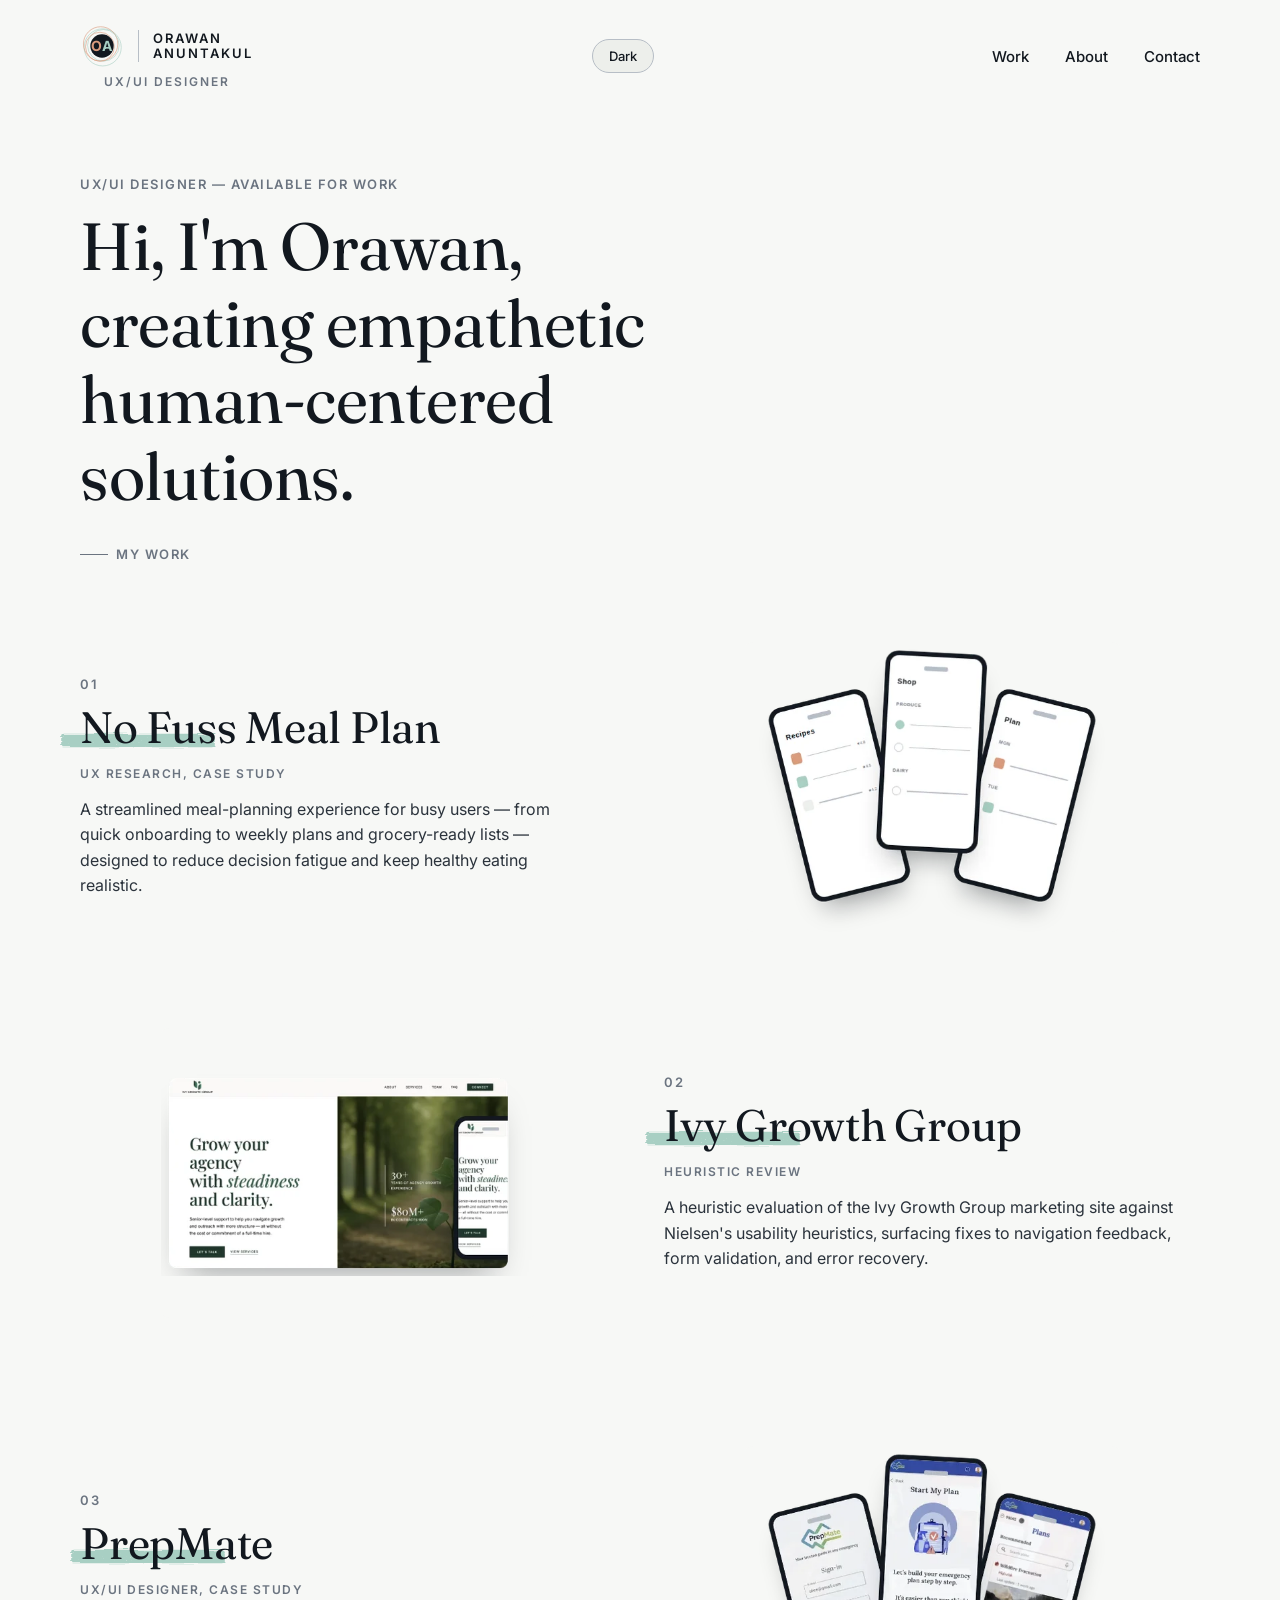
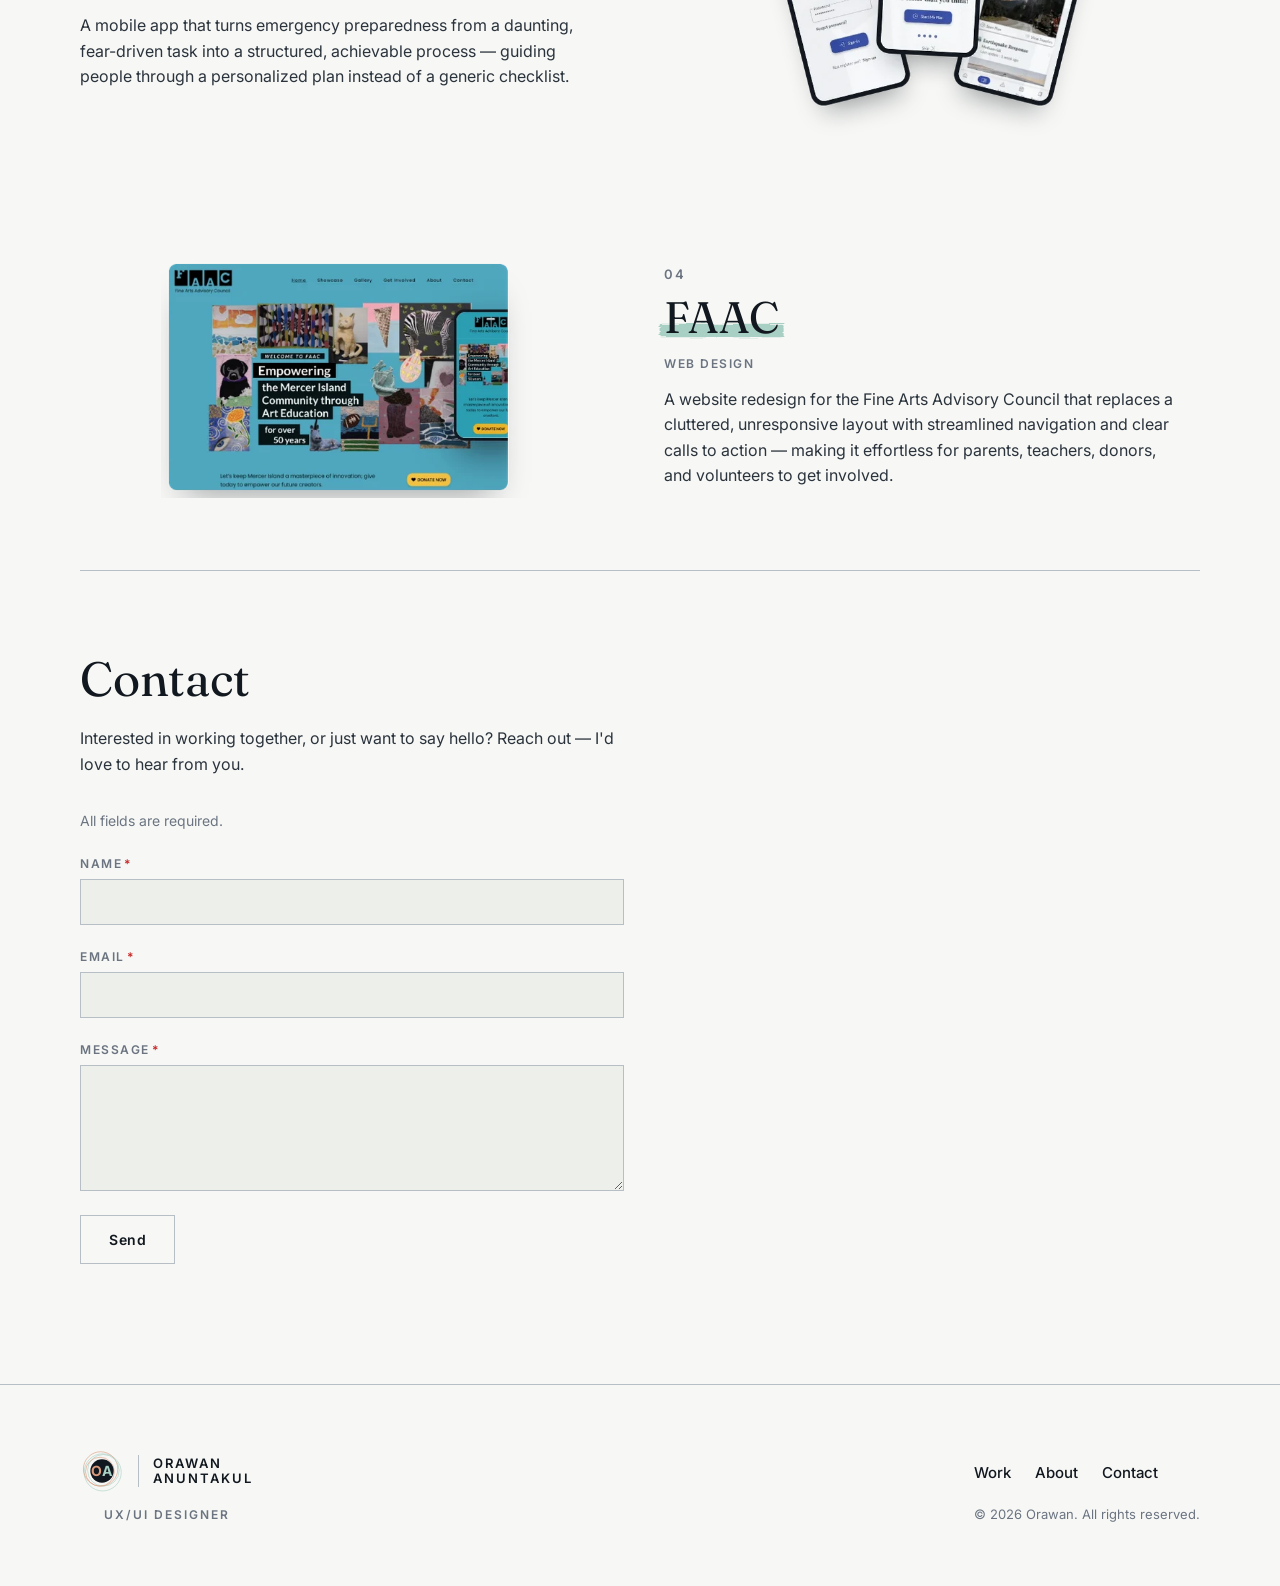
==== commit ea239284: "Contact form: required fields, red errors, spam protection Contact form: required fields, red errors" ====
--- a/index.html
+++ b/index.html
@@ -19,6 +19,7 @@
     --color-ink-300: #B7BEC6;
     --color-accent-terracotta: #D99A7C;
     --color-accent-seafoam: #A8CFC3;
+    --color-error: #C62828;
     --font-display: 'Fraunces', Georgia, serif;
     --font-sans: 'Inter', -apple-system, BlinkMacSystemFont, sans-serif;
   }
@@ -30,6 +31,7 @@
     --color-ink-500: #9AA3AD;
     --color-ink-300: #3A424C;
     --color-white: #12181F;
+    --color-error: #FF7A7A;
   }
   * { box-sizing: border-box; }
   body { margin: 0; background: var(--color-bg-base); color: var(--color-ink-700); font-family: var(--font-sans); -webkit-font-smoothing: antialiased; }
@@ -141,7 +143,10 @@
   .contact-field input, .contact-field textarea { font-family: var(--font-sans); font-size: 1rem; color: var(--color-ink-900); background: var(--color-bg-muted); border: 1px solid var(--color-ink-300); border-radius: 0; padding: 12px 14px; }
   .contact-field textarea { resize: vertical; min-height: 120px; }
   .contact-field input:focus-visible, .contact-field textarea:focus-visible { outline: 2px solid var(--color-accent-terracotta); outline-offset: 2px; }
-  .contact-form-error { font-family: var(--font-sans); font-weight: 600; font-size: 0.875rem; color: var(--color-accent-terracotta); margin: 0; }
+  .contact-form .contact-required-note { font-family: var(--font-sans); font-size: 0.875rem; color: var(--color-ink-500); margin: 0; }
+  .contact-required { color: var(--color-error); margin-left: 2px; }
+  .contact-field.has-error input, .contact-field.has-error textarea { border-color: var(--color-error); }
+  .contact-form .contact-field-error { font-family: var(--font-sans); font-weight: 600; font-size: 0.875rem; color: var(--color-error); margin: 0; }
   .contact-form .btn-ghost { align-self: flex-start; }
   .contact-form .btn-ghost:disabled { opacity: .6; cursor: default; }
   .contact-status { font-family: var(--font-sans); font-size: 0.9375rem; line-height: 1.6; color: var(--color-ink-700); margin: 0; padding: 16px 18px; border: 1px solid var(--color-accent-seafoam); background: var(--color-bg-muted); }
@@ -199,7 +204,7 @@
     <div class="work-list">
 
       <!-- 01 No Fuss Meal Plan -->
-      <a class="work-item work-item--reverse" href="case-studies/no-fuss-meal-plan/index.html">
+      <a class="work-item work-item--reverse" href="projects/no-fuss-meal-plan/index.html">
         <div class="work-media">
           <div class="work-mockup-area work-mockup-area--image">
             <img src="images/project-cards/nofussmealplan-card.webp" alt="No Fuss Meal Plan case-study hero preview">
@@ -214,7 +219,7 @@
       </a>
 
       <!-- 02 Ivy Growth Group -->
-      <a class="work-item" href="case-studies/ivy-growth-group/index.html">
+      <a class="work-item" href="projects/ivy-growth-group/index.html">
         <div class="work-media">
           <div class="work-mockup-area work-mockup-area--image">
             <img src="images/project-cards/ivygrowthgroup-card.webp" alt="Ivy Growth Group case-study hero preview">
@@ -229,7 +234,7 @@
       </a>
 
       <!-- 03 PrepMate -->
-      <a class="work-item work-item--reverse" href="case-studies/prepmate/index.html">
+      <a class="work-item work-item--reverse" href="projects/prepmate/index.html">
         <div class="work-media">
           <div class="work-mockup-area work-mockup-area--image">
             <img src="images/project-cards/prepmate-card.webp" alt="PrepMate case-study hero preview">
@@ -244,7 +249,7 @@
       </a>
 
       <!-- 04 FAAC -->
-      <a class="work-item" href="case-studies/faac/index.html">
+      <a class="work-item" href="projects/faac/index.html">
         <div class="work-media">
           <div class="work-mockup-area work-mockup-area--image">
             <img src="images/project-cards/faac-card.webp" alt="FAAC case-study hero preview">
@@ -265,19 +270,22 @@
     <p>Interested in working together, or just want to say hello? Reach out — I'd love to hear from you.</p>
     <form class="contact-form" id="contact-form" novalidate>
       <input type="checkbox" name="botcheck" class="contact-hp" tabindex="-1" autocomplete="off" aria-hidden="true">
-      <div class="contact-field">
-        <label for="contact-name">Name</label>
-        <input type="text" id="contact-name" name="name" required>
+      <p class="contact-required-note">All fields are required.</p>
+      <div class="contact-field" data-field="name">
+        <label for="contact-name">Name<span class="contact-required" aria-hidden="true">*</span></label>
+        <input type="text" id="contact-name" name="name" autocomplete="name" required aria-describedby="err-name">
+        <p class="contact-field-error" id="err-name" hidden></p>
       </div>
-      <div class="contact-field">
-        <label for="contact-email">Email</label>
-        <input type="email" id="contact-email" name="email" required>
+      <div class="contact-field" data-field="email">
+        <label for="contact-email">Email<span class="contact-required" aria-hidden="true">*</span></label>
+        <input type="email" id="contact-email" name="email" autocomplete="email" required aria-describedby="err-email">
+        <p class="contact-field-error" id="err-email" hidden></p>
       </div>
-      <div class="contact-field">
-        <label for="contact-message">Message</label>
-        <textarea id="contact-message" name="message" rows="5" required></textarea>
+      <div class="contact-field" data-field="message">
+        <label for="contact-message">Message<span class="contact-required" aria-hidden="true">*</span></label>
+        <textarea id="contact-message" name="message" rows="5" required aria-describedby="err-message"></textarea>
+        <p class="contact-field-error" id="err-message" hidden></p>
       </div>
-      <p class="contact-form-error" id="contact-form-error" hidden></p>
       <p class="contact-status" id="contact-status" role="status" hidden></p>
       <button type="submit" class="btn-ghost">Send</button>
     </form>
@@ -360,9 +368,9 @@
 <script>
   (function () {
     var form = document.getElementById('contact-form');
-    var errorEl = document.getElementById('contact-form-error');
     var status = document.getElementById('contact-status');
     var WEB3FORMS_KEY = '90c31482-4c5a-444f-b374-a2e8bb918867'; // from web3forms.com — safe to keep in the page
+    var pageLoadedAt = Date.now();
 
     function esc(s) { return String(s).replace(/[&<>"']/g, function (c) { return '&#' + c.charCodeAt(0) + ';'; }); }
     function sendMessage(name, email, message, button, onDone) {
@@ -374,14 +382,15 @@
         onDone('draft');
         return;
       }
+      // Robot checks: the hidden trap field, and forms sent faster than a person could type.
       var hp = form.querySelector('input[name="botcheck"]');
-      if (hp && hp.checked) { onDone('sent'); return; }
+      if ((hp && hp.checked) || Date.now() - pageLoadedAt < 3000) { onDone('sent'); return; }
       var label = button.textContent;
       button.disabled = true; button.textContent = 'Sending…';
       fetch('https://api.web3forms.com/submit', {
         method: 'POST',
         headers: { 'Content-Type': 'application/json', 'Accept': 'application/json' },
-        body: JSON.stringify({ access_key: WEB3FORMS_KEY, subject: subject, from_name: 'Orawan portfolio', name: name, email: email, message: message })
+        body: JSON.stringify({ access_key: WEB3FORMS_KEY, subject: subject, from_name: 'Orawan portfolio', name: name, email: email, message: message, botcheck: !!(hp && hp.checked) })
       })
         .then(function (r) { return r.json(); })
         .then(function (d) { onDone(d && d.success ? 'sent' : 'error'); })
@@ -389,27 +398,49 @@
         .then(function () { button.disabled = false; button.textContent = label; });
     }
     var emailPattern = /^[^\s@]+@[^\s@]+\.[^\s@]+$/;
+    var messages = {
+      name: function (v) { return v ? '' : 'Please enter your name.'; },
+      email: function (v) { return !v ? 'Please enter your email address.' : (emailPattern.test(v) ? '' : 'Please enter a valid email address.'); },
+      message: function (v) { return v ? '' : 'Please write a message.'; }
+    };
+
+    function setError(field, msg) {
+      var wrap = form.querySelector('[data-field="' + field + '"]');
+      var err = document.getElementById('err-' + field);
+      var input = wrap.querySelector('input, textarea');
+      if (msg) {
+        err.textContent = msg; err.hidden = false;
+        wrap.classList.add('has-error'); input.setAttribute('aria-invalid', 'true');
+      } else {
+        err.textContent = ''; err.hidden = true;
+        wrap.classList.remove('has-error'); input.removeAttribute('aria-invalid');
+      }
+    }
+    function check(field) {
+      var v = document.getElementById('contact-' + field).value.trim();
+      var msg = messages[field](v);
+      setError(field, msg);
+      return !msg;
+    }
+
+    // Live feedback: check a field when the visitor leaves it (if they typed something),
+    // and clear an error as soon as they fix it.
+    ['name', 'email', 'message'].forEach(function (field) {
+      var input = document.getElementById('contact-' + field);
+      input.addEventListener('blur', function () { if (input.value.trim()) check(field); });
+      input.addEventListener('input', function () {
+        if (input.closest('.contact-field').classList.contains('has-error')) check(field);
+      });
+    });
 
     form.addEventListener('submit', function (e) {
       e.preventDefault();
-
       var name = document.getElementById('contact-name').value.trim();
       var email = document.getElementById('contact-email').value.trim();
       var message = document.getElementById('contact-message').value.trim();
-
-      if (!name || !email || !message) {
-        errorEl.textContent = 'Please fill in your name, email, and message.';
-        errorEl.hidden = false;
-        return;
-      }
-
-      if (!emailPattern.test(email)) {
-        errorEl.textContent = 'Please enter a valid email address.';
-        errorEl.hidden = false;
-        return;
-      }
-
-      errorEl.hidden = true;
+      var ok = [check('name'), check('email'), check('message')].every(Boolean);
+
+      if (!ok) { status.hidden = true; var first = form.querySelector('.has-error input, .has-error textarea'); if (first) first.focus(); return; }
       status.hidden = true;
       sendMessage(name, email, message, form.querySelector('button[type="submit"]'), function (result) {
         if (result === 'sent') { status.innerHTML = 'Thanks, ' + esc(name) + '! Your message was sent — I\'ll get back to you soon.'; form.reset(); }
